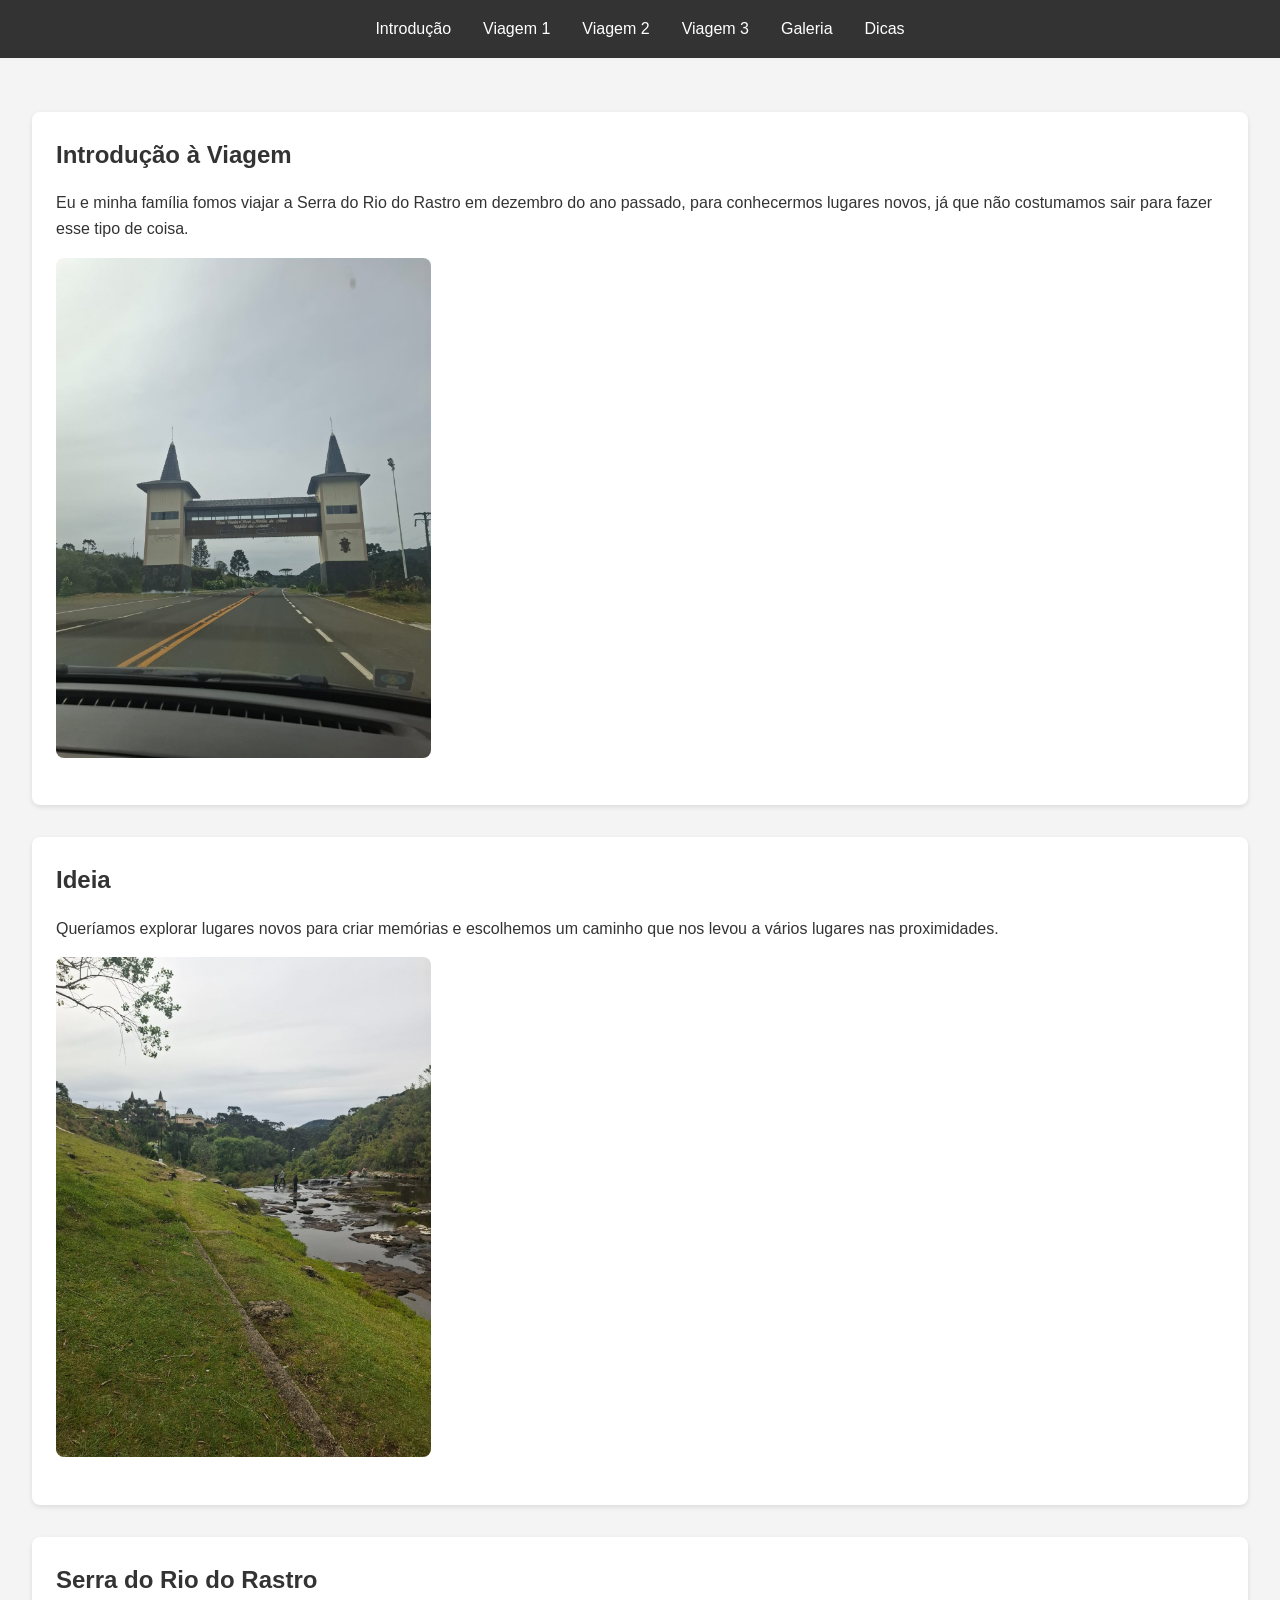
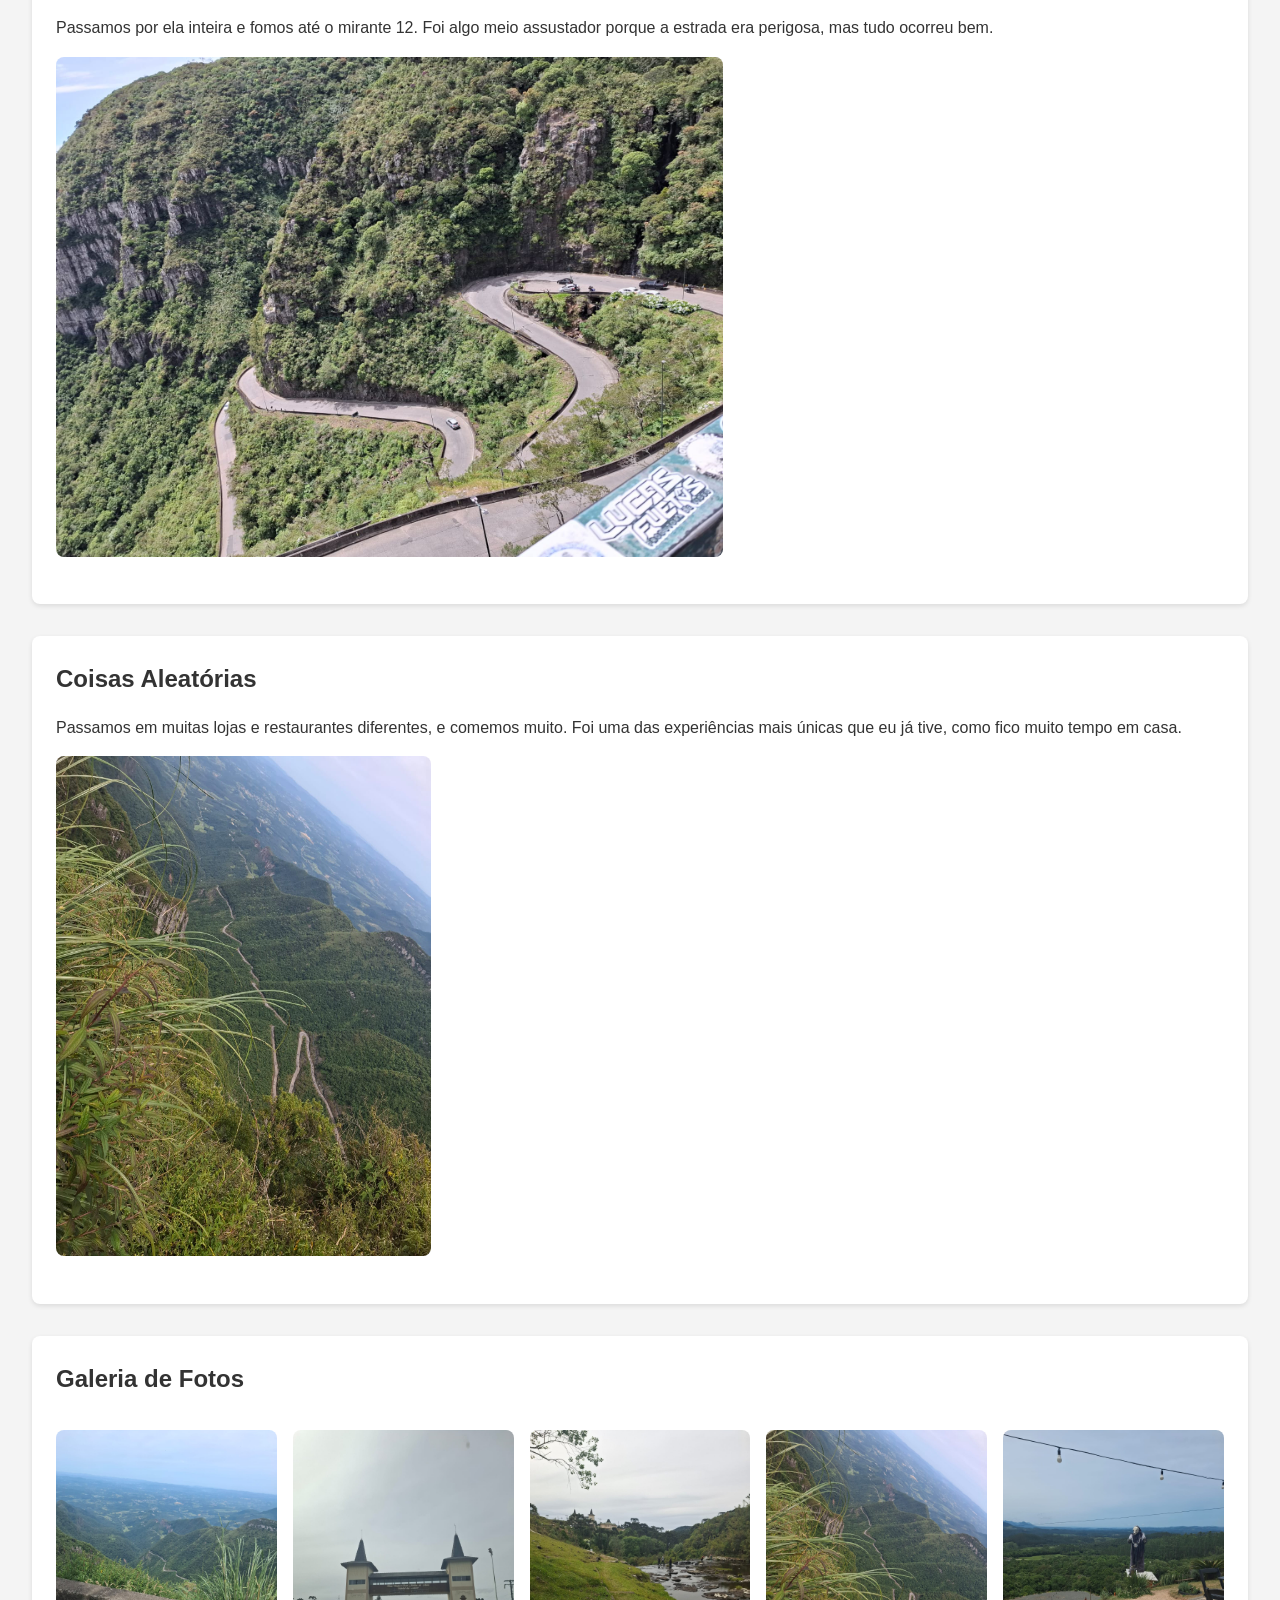
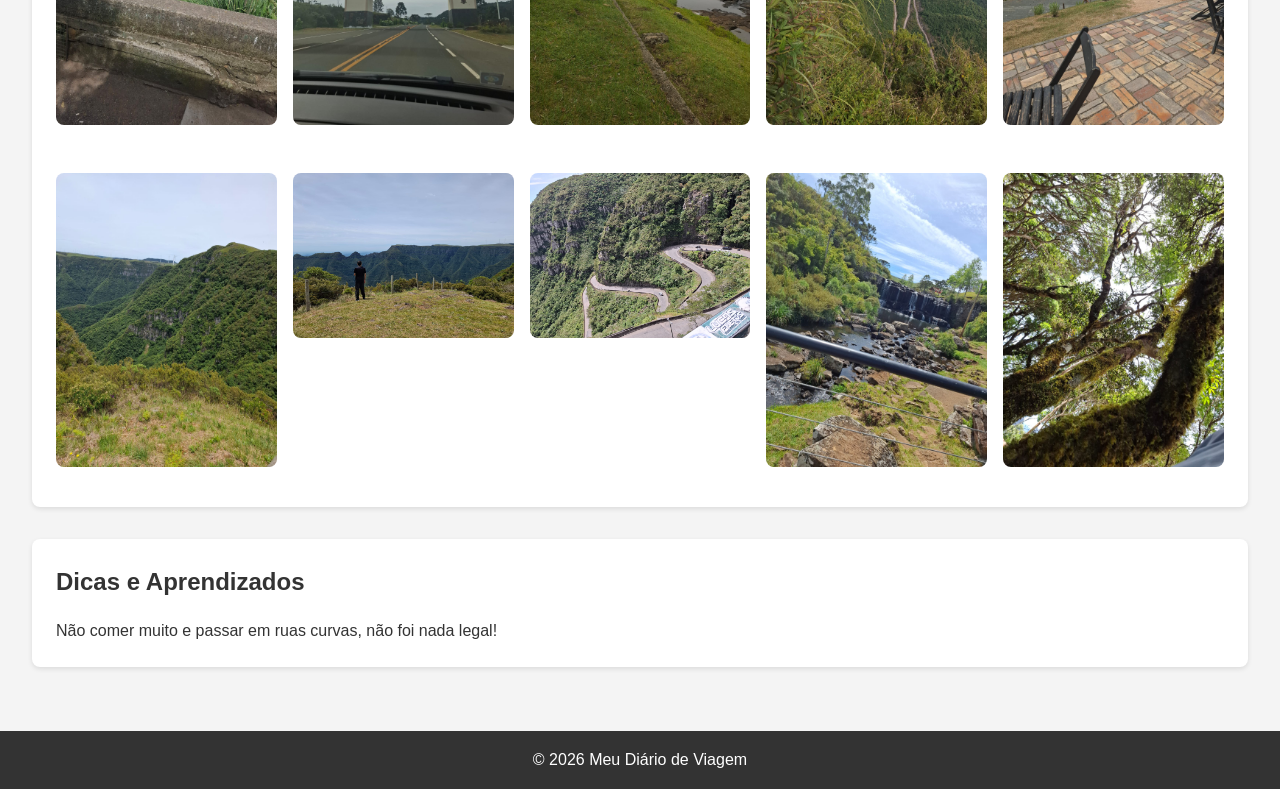
==== index.html @ 3442d811 "Projeto diário de viagem: HTML semântico, CSS responsivo e imagens" ====
<!DOCTYPE html>
<html lang="pt-br">
<head>
    <meta charset="UTF-8">
    <meta name="viewport" content="width=device-width, initial-scale=1.0">
    <title>Diário de Viagem do Henrique</title>
    <link rel="stylesheet" href="styles.css">
</head>
<body>
    <header>
        <nav>
            <ul>
                <li><a href="#intro">Introdução</a></li>
                <li><a href="#vi1">Viagem 1</a></li>
                <li><a href="#vi2">Viagem 2</a></li>
                <li><a href="#vi3">Viagem 3</a></li>
                <li><a href="#gallery">Galeria</a></li>
                <li><a href="#dicas">Dicas</a></li>
            </ul>
        </nav>
    </header>
    <main>
        <section id="intro">
            <h1>Introdução à Viagem</h1>
            <p>Eu e minha família fomos viajar a Serra do Rio do Rastro em dezembro do ano passado, para conhecermos lugares novos, já que não costumamos sair para fazer esse tipo de coisa.</p>
            <img src="imagens/imagem2.jpg" alt="Imagem de introdução">
        </section>
        <section id="vi1">
            <h2>Ideia</h2>
            <p>Queríamos explorar lugares novos para criar memórias e escolhemos um caminho que nos levou a vários lugares nas proximidades.</p>
            <img src="imagens/imagem3.jpg" alt="Imagem da viagem 1">
        </section>
        <section id="vi2">
            <h2>Serra do Rio do Rastro</h2>
            <p>Passamos por ela inteira e fomos até o mirante 12. Foi algo meio assustador porque a estrada era perigosa, mas tudo ocorreu bem.</p>
            <img src="imagens/imagem8.jpg" alt="Imagem da viagem 2">
        </section>
        <section id="vi3">
            <h2>Coisas Aleatórias</h2>
            <p>Passamos em muitas lojas e restaurantes diferentes, e comemos muito. Foi uma das experiências mais únicas que eu já tive, como fico muito tempo em casa.</p>
            <img src="imagens/imagem4.jpg" alt="Imagem da viagem 3">
        </section>
        <section id="gallery">
            <h2>Galeria de Fotos</h2>
            <div class="gallery">
                <img src="imagens/imagem1.jpg" alt="Foto 1">
                <img src="imagens/imagem2.jpg" alt="Foto 2">
                <img src="imagens/imagem3.jpg" alt="Foto 3">
                <img src="imagens/imagem4.jpg" alt="Foto 4">
                <img src="imagens/imagem5.jpg" alt="Foto 5">
                <img src="imagens/imagem6.jpg" alt="Foto 6">
                <img src="imagens/imagem7.jpg" alt="Foto 7">
                <img src="imagens/imagem8.jpg" alt="Foto 8">
                <img src="imagens/imagem9.jpg" alt="Foto 9">
                <img src="imagens/imagem10.jpg" alt="Foto 10">
            </div>
        </section>
        <section id="dicas">
            <h2>Dicas e Aprendizados</h2>
            <p>Não comer muito e passar em ruas curvas, não foi nada legal!</p>
        </section>
    </main>
    <footer>
        <p>© 2026 Meu Diário de Viagem</p>
    </footer>
</body>
</html>
---- styles.css ----
* {
    margin: 0;
    padding: 0;
    box-sizing: border-box;
}

body {
    font-family: 'Arial', sans-serif;
    line-height: 1.6;
    color: #333;
    background-color: #f4f4f4;
}

header {
    background-color: #333;
    color: #fff;
    padding: 1rem;
    position: fixed;
    width: 100%;
    top: 0;
    z-index: 100;
}

nav ul {
    list-style: none;
    display: flex;
    justify-content: center;
    gap: 2rem;
}

nav a {
    color: #fff;
    text-decoration: none;
    transition: color 0.3s;
}

nav a:hover {
    color: #ffcc00;
}

main {
    margin-top: 80px;
    padding: 2rem;
}

section {
    margin-bottom: 2rem;
    background-color: #fff;
    padding: 1.5rem;
    border-radius: 8px;
    box-shadow: 0 2px 5px rgba(0,0,0,0.1);
    scroll-margin-top: 80px;
}

h1, h2 {
    margin-bottom: 1rem;
    color: #333;
}

img {
    max-width: 100%;
    max-height: 500px;
    height: auto;
    object-fit: cover;
    border-radius: 8px;
    margin: 1rem 0;
    transition: transform 0.3s;
}

.gallery {
    display: grid;
    grid-template-columns: repeat(auto-fill, minmax(200px, 1fr));
    gap: 1rem;
}

footer {
    text-align: center;
    padding: 1rem;
    background-color: #333;
    color: #fff;
}

@media (max-width: 768px) {
    header {
        padding: 0.75rem;
    }
    
    nav ul {
        flex-direction: row;
        gap: 0.5rem;
        flex-wrap: wrap;
    }
    
    nav a {
        font-size: 0.85rem;
        padding: 0.5rem 0.75rem;
    }
    
    main {
        margin-top: 120px;
        padding: 1rem;
    }
    
    section {
        scroll-margin-top: 120px;
    }
    
    .gallery {
        grid-template-columns: repeat(auto-fill, minmax(150px, 1fr));
    }
}

@media (max-width: 480px) {
    header {
        padding: 0.5rem;
    }
    
    nav ul {
        gap: 0.3rem;
    }
    
    nav a {
        font-size: 0.75rem;
        padding: 0.4rem 0.5rem;
    }
    
    main {
        margin-top: 100px;
        padding: 0.75rem;
    }
    
    section {
        scroll-margin-top: 100px;
        padding: 1rem;
    }
    
    h1 {
        font-size: 1.5rem;
    }
    
    h2 {
        font-size: 1.2rem;
    }
    
    .gallery {
        grid-template-columns: repeat(auto-fill, minmax(120px, 1fr));
    }
}
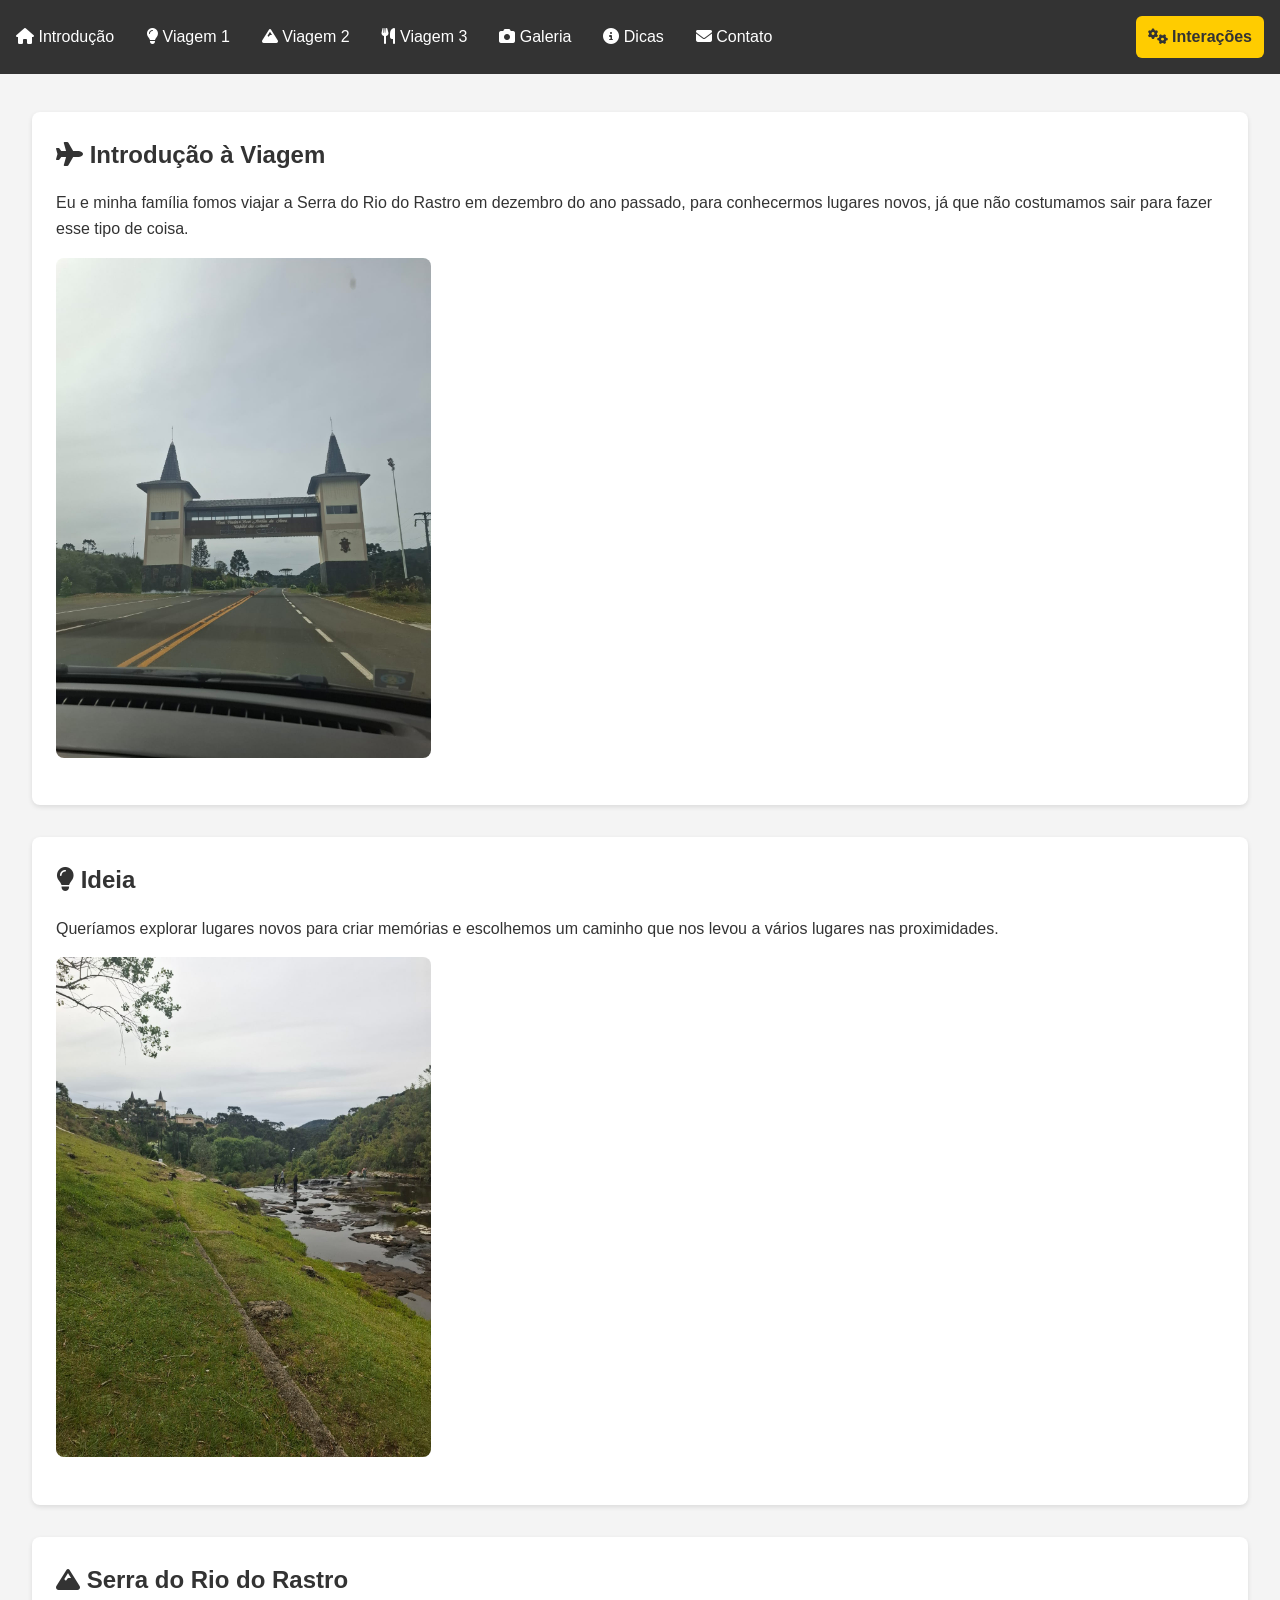
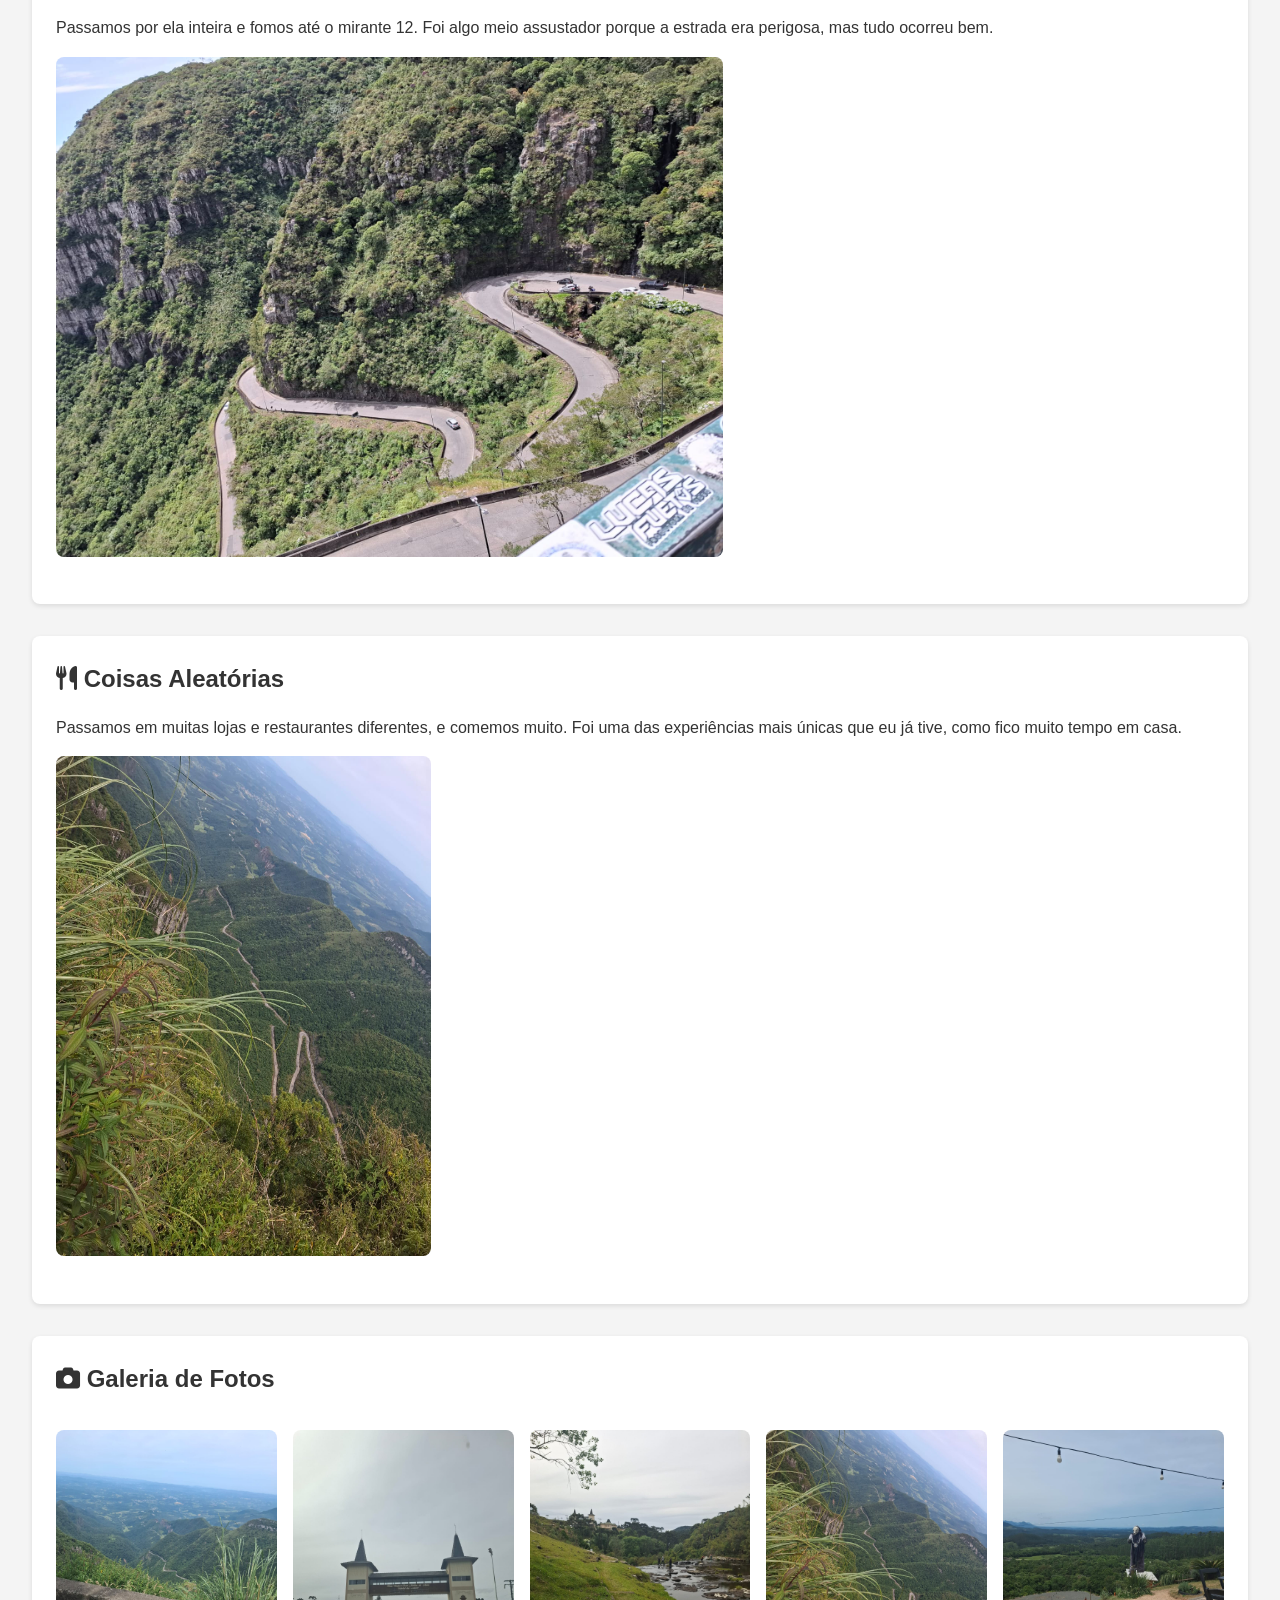
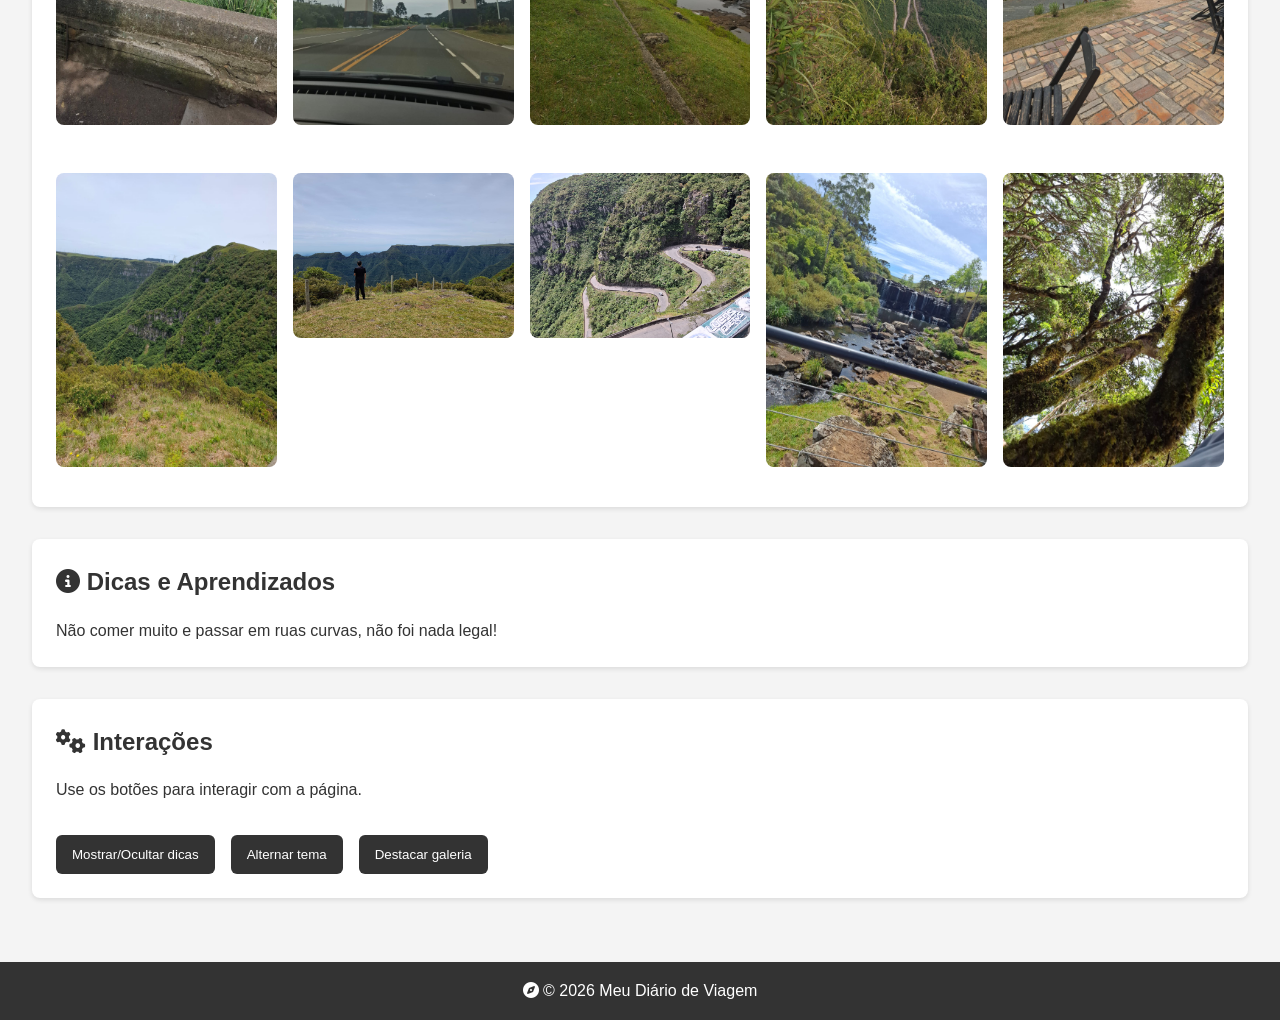
==== commit 0fc64bea: "Add Font Awesome icons, animated compass, and new contact page" ====
--- a/index.html
+++ b/index.html
@@ -5,43 +5,46 @@
     <meta name="viewport" content="width=device-width, initial-scale=1.0">
     <title>Diário de Viagem do Henrique</title>
     <link rel="stylesheet" href="styles.css">
+    <link rel="stylesheet" href="https://cdnjs.cloudflare.com/ajax/libs/font-awesome/6.4.0/css/all.min.css">
 </head>
 <body>
     <header>
         <nav>
             <ul>
-                <li><a href="#intro">Introdução</a></li>
-                <li><a href="#vi1">Viagem 1</a></li>
-                <li><a href="#vi2">Viagem 2</a></li>
-                <li><a href="#vi3">Viagem 3</a></li>
-                <li><a href="#gallery">Galeria</a></li>
-                <li><a href="#dicas">Dicas</a></li>
+                <li><a href="#intro"><i class="fas fa-home"></i> Introdução</a></li>
+                <li><a href="#vi1"><i class="fas fa-lightbulb"></i> Viagem 1</a></li>
+                <li><a href="#vi2"><i class="fas fa-mountain"></i> Viagem 2</a></li>
+                <li><a href="#vi3"><i class="fas fa-utensils"></i> Viagem 3</a></li>
+                <li><a href="#gallery"><i class="fas fa-camera"></i> Galeria</a></li>
+                <li><a href="#dicas"><i class="fas fa-info-circle"></i> Dicas</a></li>
+                <li><a href="contato.html"><i class="fas fa-envelope"></i> Contato</a></li>
+                <li class="nav-action"><a href="#interacoes" class="btn-interacoes"><i class="fas fa-cogs"></i> Interações</a></li>
             </ul>
         </nav>
     </header>
     <main>
         <section id="intro">
-            <h1>Introdução à Viagem</h1>
+            <h1><i class="fas fa-plane"></i> Introdução à Viagem</h1>
             <p>Eu e minha família fomos viajar a Serra do Rio do Rastro em dezembro do ano passado, para conhecermos lugares novos, já que não costumamos sair para fazer esse tipo de coisa.</p>
             <img src="imagens/imagem2.jpg" alt="Imagem de introdução">
         </section>
         <section id="vi1">
-            <h2>Ideia</h2>
+            <h2><i class="fas fa-lightbulb"></i> Ideia</h2>
             <p>Queríamos explorar lugares novos para criar memórias e escolhemos um caminho que nos levou a vários lugares nas proximidades.</p>
             <img src="imagens/imagem3.jpg" alt="Imagem da viagem 1">
         </section>
         <section id="vi2">
-            <h2>Serra do Rio do Rastro</h2>
+            <h2><i class="fas fa-mountain"></i> Serra do Rio do Rastro</h2>
             <p>Passamos por ela inteira e fomos até o mirante 12. Foi algo meio assustador porque a estrada era perigosa, mas tudo ocorreu bem.</p>
             <img src="imagens/imagem8.jpg" alt="Imagem da viagem 2">
         </section>
         <section id="vi3">
-            <h2>Coisas Aleatórias</h2>
+            <h2><i class="fas fa-utensils"></i> Coisas Aleatórias</h2>
             <p>Passamos em muitas lojas e restaurantes diferentes, e comemos muito. Foi uma das experiências mais únicas que eu já tive, como fico muito tempo em casa.</p>
             <img src="imagens/imagem4.jpg" alt="Imagem da viagem 3">
         </section>
         <section id="gallery">
-            <h2>Galeria de Fotos</h2>
+            <h2><i class="fas fa-camera"></i> Galeria de Fotos</h2>
             <div class="gallery">
                 <img src="imagens/imagem1.jpg" alt="Foto 1">
                 <img src="imagens/imagem2.jpg" alt="Foto 2">
@@ -56,12 +59,22 @@
             </div>
         </section>
         <section id="dicas">
-            <h2>Dicas e Aprendizados</h2>
-            <p>Não comer muito e passar em ruas curvas, não foi nada legal!</p>
+            <h2><i class="fas fa-info-circle"></i> Dicas e Aprendizados</h2>
+            <p id="dicas-paragraph">Não comer muito e passar em ruas curvas, não foi nada legal!</p>
+        </section>
+        <section id="interacoes">
+            <h2><i class="fas fa-cogs"></i> Interações</h2>
+            <p id="message">Use os botões para interagir com a página.</p>
+            <div class="actions">
+                <button id="toggle-dicas">Mostrar/Ocultar dicas</button>
+                <button id="toggle-tema">Alternar tema</button>
+                <button id="highlight-gallery">Destacar galeria</button>
+            </div>
         </section>
     </main>
     <footer>
-        <p>© 2026 Meu Diário de Viagem</p>
+        <p><i class="fas fa-compass animate-spin"></i> © 2026 Meu Diário de Viagem</p>
     </footer>
+    <script src="script.js"></script>
 </body>
 </html>
--- a/styles.css
+++ b/styles.css
@@ -26,6 +26,7 @@
     display: flex;
     justify-content: center;
     gap: 2rem;
+    align-items: center;
 }
 
 nav a {
@@ -36,6 +37,21 @@
 
 nav a:hover {
     color: #ffcc00;
+}
+
+.nav-action {
+    margin-left: auto;
+}
+
+.btn-interacoes {
+    color: #fff;
+    padding: 0;
+    background: none;
+}
+
+.btn-interacoes:hover {
+    color: #ffcc00;
+    transform: none;
 }
 
 main {
@@ -80,6 +96,117 @@
     color: #fff;
 }
 
+.animate-spin {
+    animation: spin 2s linear infinite;
+}
+
+@keyframes spin {
+    from { transform: rotate(0deg); }
+    to { transform: rotate(360deg); }
+}
+
+form {
+    max-width: 600px;
+    margin: 0 auto;
+}
+
+label {
+    display: block;
+    margin-top: 1rem;
+    font-weight: bold;
+}
+
+input, textarea {
+    width: 100%;
+    padding: 0.5rem;
+    margin-top: 0.5rem;
+    border: 1px solid #ccc;
+    border-radius: 4px;
+}
+
+button {
+    margin-top: 1rem;
+    padding: 0.5rem 1rem;
+    background-color: #333;
+    color: #fff;
+    border: none;
+    border-radius: 4px;
+    cursor: pointer;
+}
+
+button:hover {
+    background-color: #555;
+}
+
+.btn-interacoes {
+    display: inline-block;
+    padding: 0.5rem 0.75rem;
+    background-color: #ffcc00;
+    color: #333;
+    border-radius: 6px;
+    text-decoration: none;
+    font-weight: bold;
+    transition: background-color 0.2s, transform 0.2s;
+}
+
+.btn-interacoes:hover {
+    background-color: #e6b800;
+    transform: translateY(-1px);
+}
+
+.actions {
+    display: flex;
+    gap: 1rem;
+    flex-wrap: wrap;
+    margin-top: 1rem;
+}
+
+button {
+    padding: 0.75rem 1rem;
+    border: none;
+    border-radius: 6px;
+    background-color: #333;
+    color: #fff;
+    cursor: pointer;
+    transition: background-color 0.2s, transform 0.2s;
+}
+
+button:hover {
+    background-color: #555;
+    transform: translateY(-1px);
+}
+
+.hidden {
+    display: none;
+}
+
+.dark-theme {
+    background-color: #1f1f1f;
+    color: #e5e5e5;
+}
+
+.dark-theme header,
+.dark-theme footer,
+.dark-theme section {
+    background-color: #2c2c2c;
+    color: #e5e5e5;
+}
+
+.dark-theme nav a {
+    color: #fff;
+}
+
+.dark-theme h1,
+.dark-theme h2 {
+    color: #fff;
+}
+
+.highlighted-image img,
+.selected {
+    outline: 4px solid #ffcc00;
+    transform: scale(1.02);
+}
+
 @media (max-width: 768px) {
     header {
         padding: 0.75rem;
